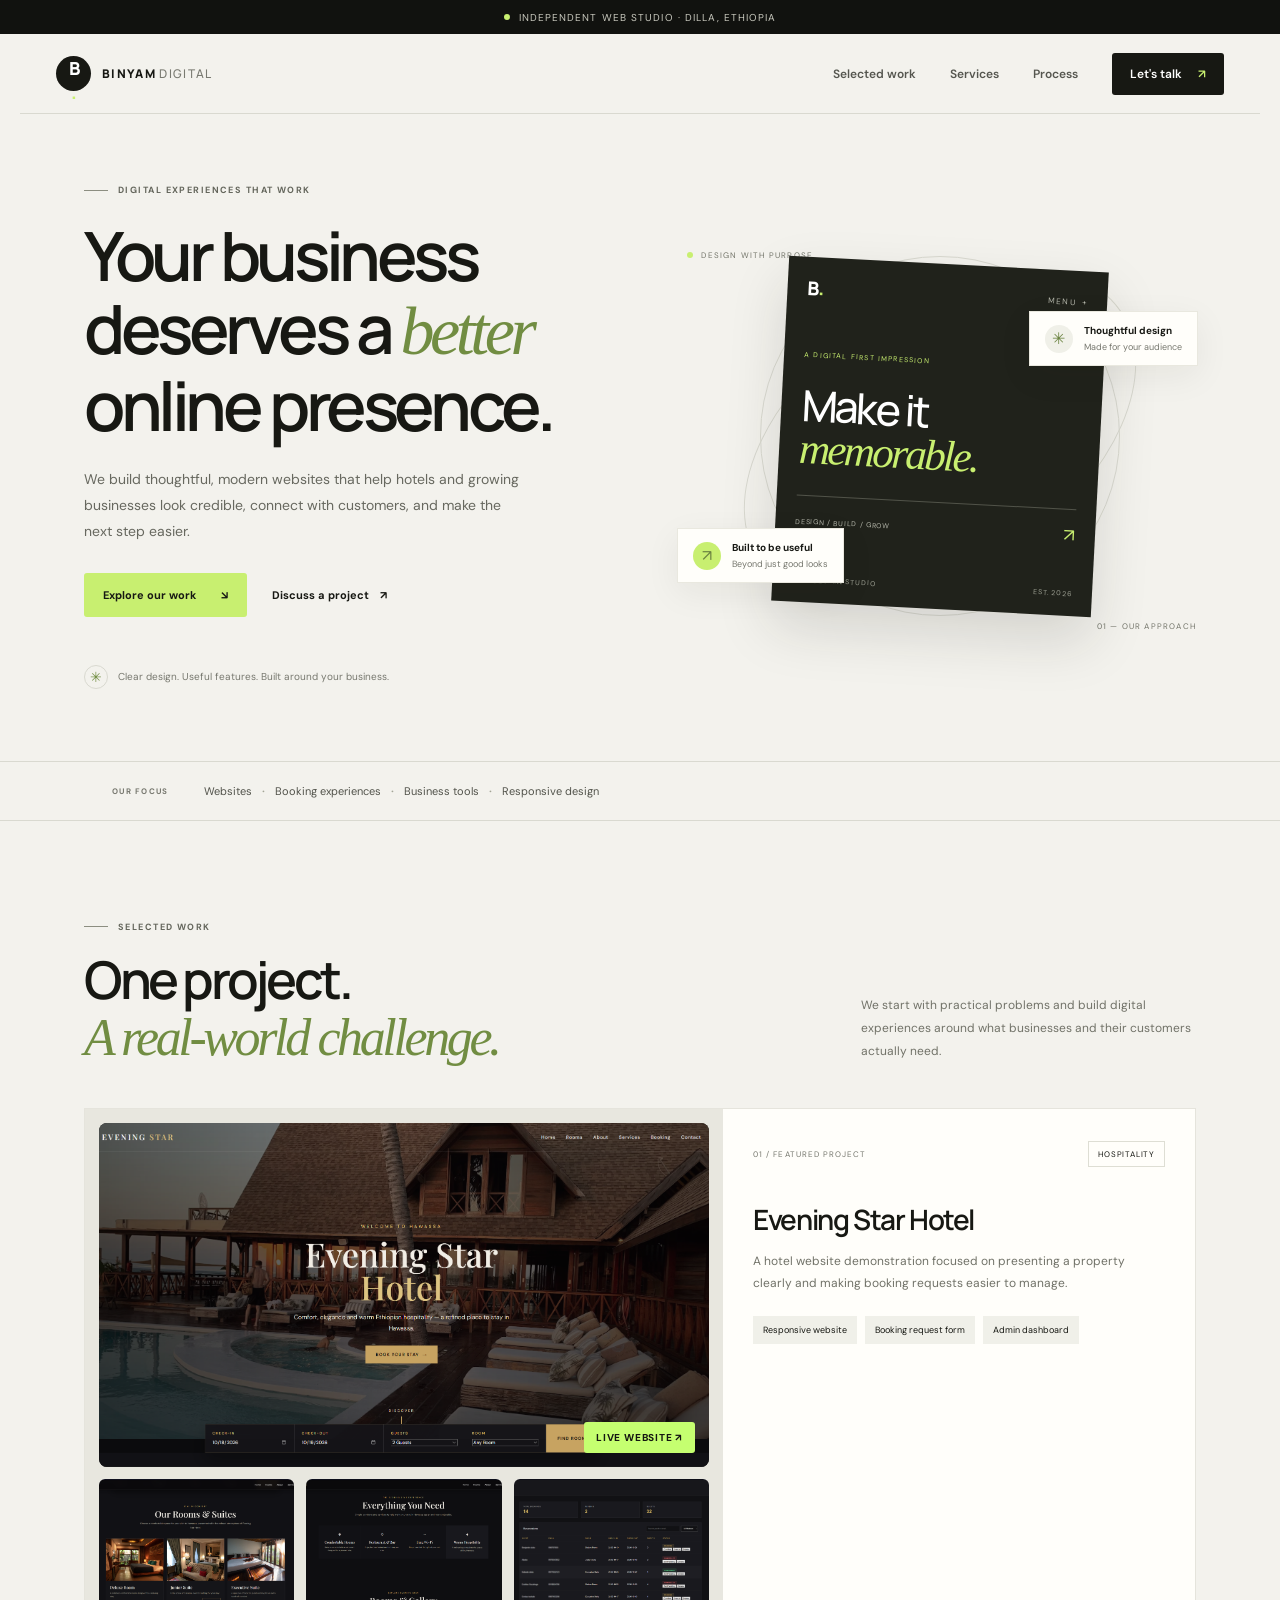
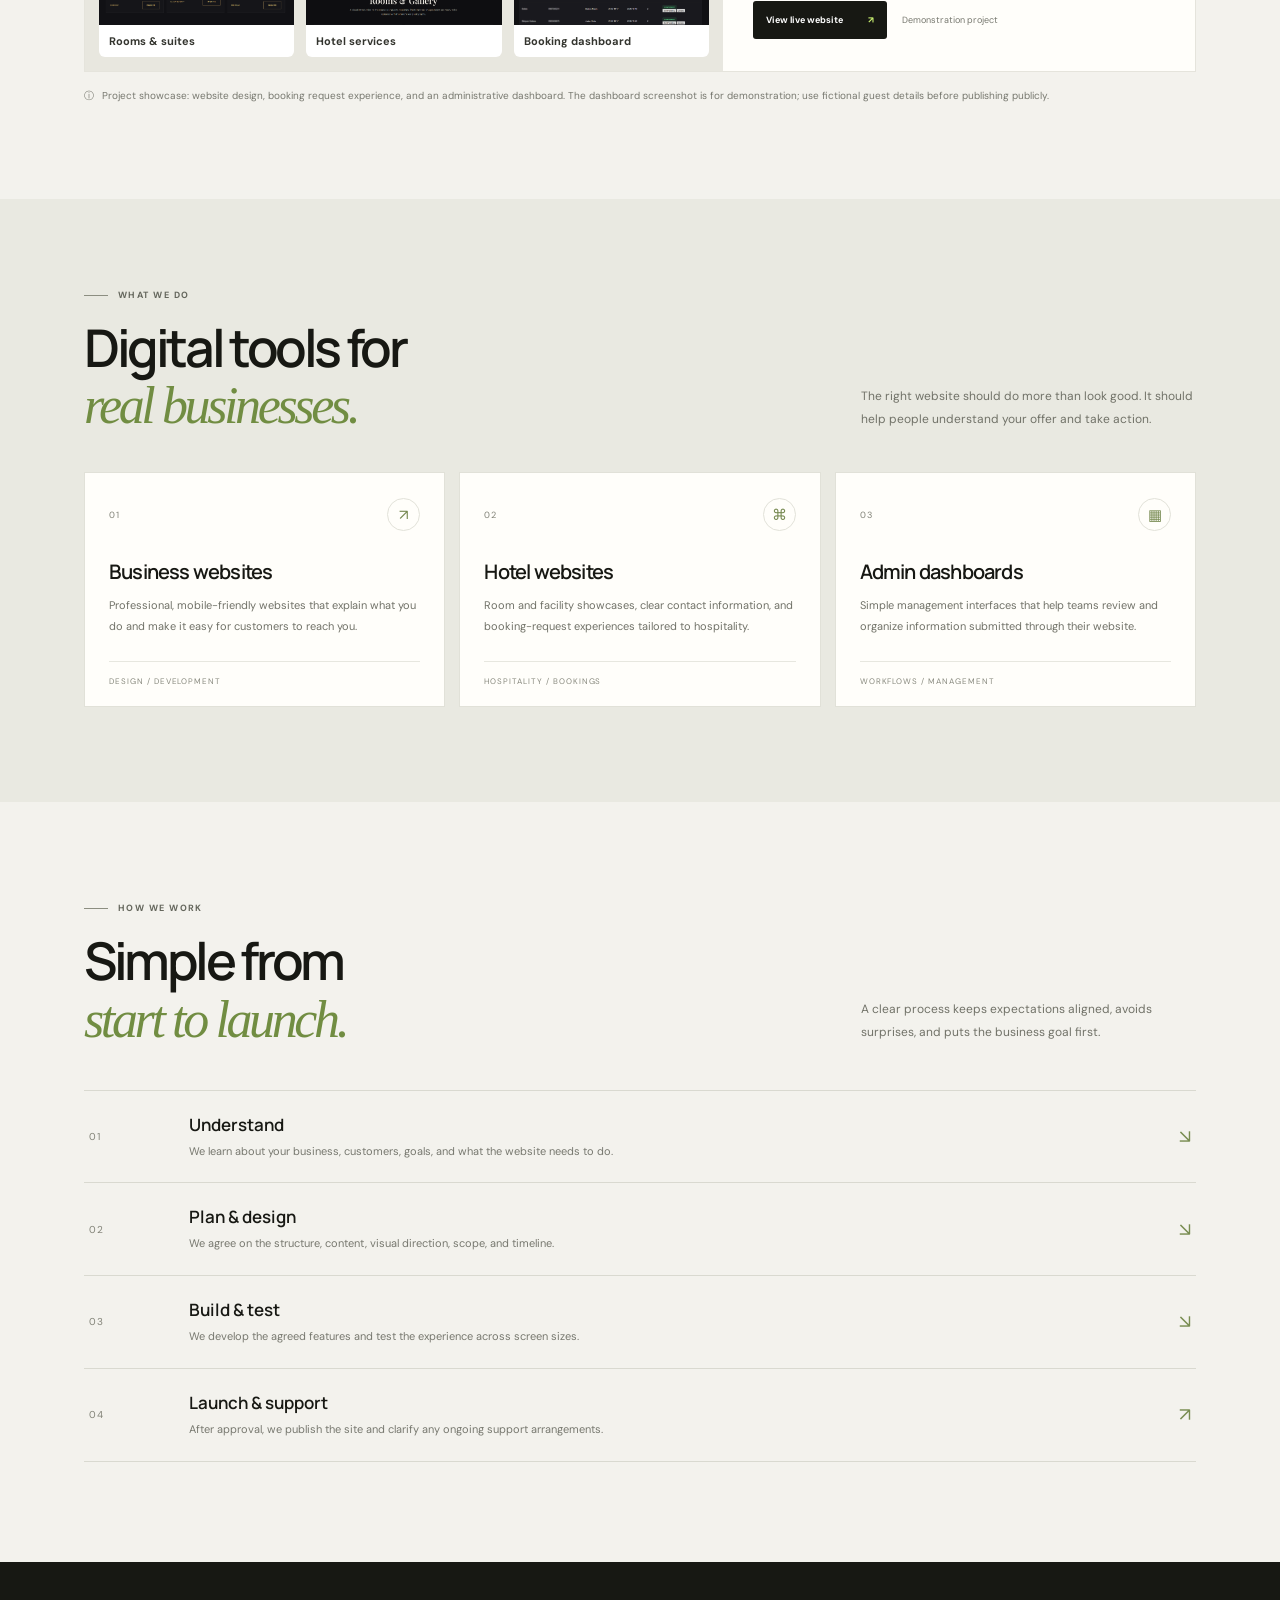
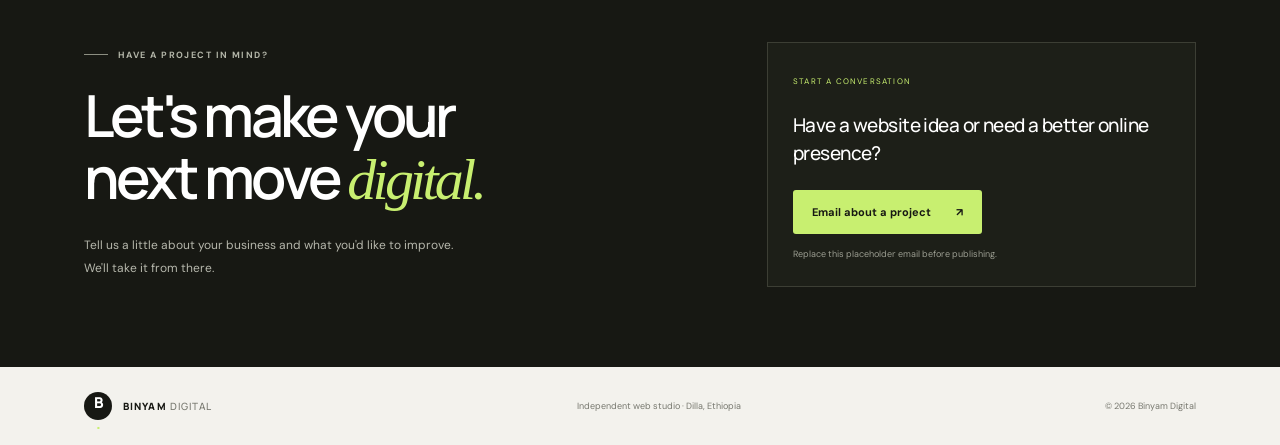
==== index.html @ f1090afe "Add files via upload" ====
<!doctype html>
<html lang="en">

<head>
  <meta charset="utf-8">
  <meta name="viewport" content="width=device-width, initial-scale=1">
  <meta name="theme-color" content="#11120f">
  <title>Binyam Digital — Websites built for business</title>
  <meta name="description"
    content="Modern, responsive websites and booking experiences for hotels and growing businesses.">
  <link rel="preconnect" href="https://fonts.googleapis.com">
  <link rel="preconnect" href="https://fonts.gstatic.com" crossorigin>
  <link
    href="https://fonts.googleapis.com/css2?family=DM+Sans:wght@400;500;600;700&family=Manrope:wght@400;500;600;700;800&display=swap"
    rel="stylesheet">
  <link rel="stylesheet" href="style.css">
</head>

<body>
  <div class="announcement"><span class="status-dot"></span> Independent web studio · Dilla, Ethiopia</div>
  <header class="site-header">
    <a class="brand" href="#home" aria-label="Binyam Digital home"><span
        class="brand-mark">B<span>.</span></span><span>BINYAM<span class="brand-light"> DIGITAL</span></span></a>
    <button class="menu-toggle" aria-label="Toggle navigation" aria-expanded="false">☰</button>
    <nav class="nav-links" aria-label="Main navigation">
      <a href="#work">Selected work</a><a href="#services">Services</a><a href="#process">Process</a>
      <a class="nav-cta" href="#contact">Let's talk <span>↗</span></a>
    </nav>
  </header>

  <main>
    <section class="hero section-wrap" id="home">
      <div class="hero-copy">
        <p class="eyebrow"><span class="eyebrow-line"></span> DIGITAL EXPERIENCES THAT WORK</p>
        <h1>Your business<br>deserves a <span>better</span><br>online presence.</h1>
        <p class="hero-description">We build thoughtful, modern websites that help hotels and growing businesses look
          credible, connect with customers, and make the next step easier.</p>
        <div class="hero-actions"><a class="button button-light" href="#work">Explore our work <span>↘</span></a><a
            class="text-link" href="#contact">Discuss a project <span>↗</span></a></div>
        <div class="hero-note"><span class="note-icon">✳</span><span>Clear design. Useful features. Built around your
            business.</span></div>
      </div>
      <div class="hero-art" aria-label="Abstract website design preview">
        <div class="art-orbit orbit-one"></div>
        <div class="art-orbit orbit-two"></div>
        <div class="art-label label-top"><span class="status-dot"></span> DESIGN WITH PURPOSE</div>
        <div class="art-card">
          <div class="art-card-top"><span class="mini-brand">B<span>.</span></span><span class="mini-menu">MENU&nbsp;
              +</span></div>
          <div class="art-card-content">
            <p class="mini-eyebrow">A DIGITAL FIRST IMPRESSION</p>
            <div class="mini-title">Make it<br><em>memorable.</em></div>
            <div class="mini-rule"></div>
            <div class="mini-bottom"><span>DESIGN / BUILD / GROW</span><span>↗</span></div>
          </div>
          <div class="art-card-footer"><span>WEB DESIGN STUDIO</span><span>EST. 2026</span></div>
        </div>
        <div class="floating-chip chip-one"><span class="chip-symbol">✳</span><span><strong>Thoughtful
              design</strong><small>Made for your audience</small></span></div>
        <div class="floating-chip chip-two"><span class="chip-symbol chip-green">↗</span><span><strong>Built to be
              useful</strong><small>Beyond just good looks</small></span></div>
        <div class="art-caption">01 — OUR APPROACH</div>
      </div>
    </section>

    <section class="trust-strip">
      <div class="trust-inner"><span>OUR FOCUS</span>
        <p>Websites <b>·</b> Booking experiences <b>·</b> Business tools <b>·</b> Responsive design</p>
      </div>
    </section>

    <section class="work-section section-wrap" id="work">
      <div class="section-heading">
        <div>
          <p class="eyebrow"><span class="eyebrow-line"></span> SELECTED WORK</p>
          <h2>One project.<br><span>A real-world challenge.</span></h2>
        </div>
        <p class="section-intro">We start with practical problems and build digital experiences around what businesses
          and their customers actually need.</p>
      </div>
      <article class="project-card">
        <div class="project-visual project-visual-real">
          <a class="project-main-image" href="https://binyamgelana88-crypto.github.io/evening-star-hotel/"
            target="_blank" rel="noopener noreferrer" aria-label="Open the live Evening Star Hotel website">
            <img src="images/hotel-homepage.png"
              alt="Evening Star Hotel website homepage with its poolside hero and booking form" loading="lazy">
            <span class="image-open-label">LIVE WEBSITE ↗</span>
          </a>
          <div class="project-gallery" aria-label="More screenshots from the hotel website">
            <figure><img src="images/hotel-rooms.png" alt="Evening Star Hotel rooms and suites section" loading="lazy">
              <figcaption>Rooms & suites</figcaption>
            </figure>
            <figure><img src="images/hotel-services.png" alt="Evening Star Hotel services section" loading="lazy">
              <figcaption>Hotel services</figcaption>
            </figure>
            <figure><img src="images/hotel-dashboard.png"
                alt="Demo booking management dashboard; guest details should be fictional before public launch"
                loading="lazy">
              <figcaption>Booking dashboard</figcaption>
            </figure>
          </div>
        </div>
        <div class="project-details">
          <div class="project-meta"><span class="project-number">01 / FEATURED PROJECT</span><span
              class="project-tag">HOSPITALITY</span></div>
          <h3>Evening Star Hotel</h3>
          <p>A hotel website demonstration focused on presenting a property clearly and making booking requests easier
            to manage.</p>
          <div class="feature-list"><span>Responsive website</span><span>Booking request form</span><span>Admin
              dashboard</span></div>
          <div class="project-actions"><a class="button button-dark"
              href="https://binyamgelana88-crypto.github.io/evening-star-hotel/" target="_blank"
              rel="noopener noreferrer">View live website <span>↗</span></a><span class="demo-note">Demonstration
              project</span></div>
        </div>
      </article>
      <p class="honesty-note"><span>ⓘ</span> Project showcase: website design, booking request experience, and an
        administrative dashboard. The dashboard screenshot is for demonstration; use fictional guest details before
        publishing publicly.</p>
    </section>

    <section class="services-section" id="services">
      <div class="section-wrap">
        <div class="section-heading">
          <div>
            <p class="eyebrow"><span class="eyebrow-line"></span> WHAT WE DO</p>
            <h2>Digital tools for<br><span>real businesses.</span></h2>
          </div>
          <p class="section-intro">The right website should do more than look good. It should help people understand
            your offer and take action.</p>
        </div>
        <div class="service-grid">
          <article class="service-card">
            <div class="service-top"><span class="service-index">01</span><span class="service-icon">↗</span></div>
            <h3>Business websites</h3>
            <p>Professional, mobile-friendly websites that explain what you do and make it easy for customers to reach
              you.</p>
            <div class="service-bottom">DESIGN / DEVELOPMENT</div>
          </article>
          <article class="service-card">
            <div class="service-top"><span class="service-index">02</span><span class="service-icon">⌘</span></div>
            <h3>Hotel websites</h3>
            <p>Room and facility showcases, clear contact information, and booking-request experiences tailored to
              hospitality.</p>
            <div class="service-bottom">HOSPITALITY / BOOKINGS</div>
          </article>
          <article class="service-card">
            <div class="service-top"><span class="service-index">03</span><span class="service-icon">▦</span></div>
            <h3>Admin dashboards</h3>
            <p>Simple management interfaces that help teams review and organize information submitted through their
              website.</p>
            <div class="service-bottom">WORKFLOWS / MANAGEMENT</div>
          </article>
        </div>
      </div>
    </section>

    <section class="process-section section-wrap" id="process">
      <div class="section-heading">
        <div>
          <p class="eyebrow"><span class="eyebrow-line"></span> HOW WE WORK</p>
          <h2>Simple from<br><span>start to launch.</span></h2>
        </div>
        <p class="section-intro">A clear process keeps expectations aligned, avoids surprises, and puts the business
          goal first.</p>
      </div>
      <div class="process-list">
        <article><span>01</span>
          <div>
            <h3>Understand</h3>
            <p>We learn about your business, customers, goals, and what the website needs to do.</p>
          </div><span class="process-arrow">↘</span>
        </article>
        <article><span>02</span>
          <div>
            <h3>Plan & design</h3>
            <p>We agree on the structure, content, visual direction, scope, and timeline.</p>
          </div><span class="process-arrow">↘</span>
        </article>
        <article><span>03</span>
          <div>
            <h3>Build & test</h3>
            <p>We develop the agreed features and test the experience across screen sizes.</p>
          </div><span class="process-arrow">↘</span>
        </article>
        <article><span>04</span>
          <div>
            <h3>Launch & support</h3>
            <p>After approval, we publish the site and clarify any ongoing support arrangements.</p>
          </div><span class="process-arrow">↗</span>
        </article>
      </div>
    </section>

    <section class="contact-section" id="contact">
      <div class="section-wrap contact-inner">
        <div>
          <p class="eyebrow"><span class="eyebrow-line"></span> HAVE A PROJECT IN MIND?</p>
          <h2>Let's make your<br>next move <span>digital.</span></h2>
          <p class="contact-copy">Tell us a little about your business and what you'd like to improve. We'll take it
            from there.</p>
        </div>
        <div class="contact-card"><span class="contact-card-label">START A CONVERSATION</span>
          <p>Have a website idea or need a better online presence?</p><a class="button button-light"
            href="mailto:hello@binyamdigital.example?subject=Website%20project%20inquiry">Email about a project
            <span>↗</span></a><small>Replace this placeholder email before publishing.</small>
        </div>
      </div>
    </section>
  </main>
  <footer class="site-footer"><a class="brand footer-brand" href="#home"><span
        class="brand-mark">B<span>.</span></span><span>BINYAM<span class="brand-light">
          DIGITAL</span></span></a><span>Independent web studio · Dilla, Ethiopia</span><span>© <span
        id="year">2026</span> Binyam Digital</span></footer>
  <script src="script.js"></script>
</body>

</html>
---- style.css ----
*{box-sizing:border-box} :root{--ink:#171813;--paper:#f3f2ed;--muted:#77786f;--line:#d9d9d0;--lime:#c8ef70;--white:#fffefa;--dark:#11120f}html{scroll-behavior:smooth;scroll-padding-top:90px}body{margin:0;background:var(--paper);color:var(--ink);font-family:"DM Sans",sans-serif;-webkit-font-smoothing:antialiased}a{color:inherit;text-decoration:none}.announcement{height:34px;background:var(--dark);color:#c9c9be;display:flex;justify-content:center;align-items:center;gap:9px;font-size:10px;letter-spacing:.11em;text-transform:uppercase}.status-dot{width:6px;height:6px;background:var(--lime);border-radius:50%;display:inline-block}.site-header{height:80px;max-width:1240px;margin:auto;padding:0 36px;display:flex;align-items:center;justify-content:space-between;border-bottom:1px solid var(--line)}.brand{display:flex;align-items:center;gap:11px;font-family:Manrope,sans-serif;font-size:12px;font-weight:800;letter-spacing:.11em}.brand-mark{width:35px;height:35px;background:var(--ink);color:white;display:grid;place-items:center;border-radius:50%;font-size:18px;letter-spacing:-.1em}.brand-mark span,.mini-brand span{color:var(--lime)}.brand-light{font-weight:500;color:#797a71}.nav-links{display:flex;align-items:center;gap:34px;font-size:12px;font-weight:600}.nav-links>a:not(.nav-cta){color:#55564f}.nav-links>a:hover,.text-link:hover{color:#638b20}.nav-cta{background:var(--ink);color:white;padding:13px 18px;border-radius:3px}.nav-cta span{color:var(--lime);margin-left:13px}.menu-toggle{display:none;border:0;background:none;font-size:24px}.section-wrap{max-width:1168px;margin:0 auto;padding-left:28px;padding-right:28px}.hero{min-height:590px;display:grid;grid-template-columns:1.05fr .95fr;align-items:center;gap:35px;padding-top:70px;padding-bottom:72px}.eyebrow{display:flex;align-items:center;gap:10px;font-size:9px;letter-spacing:.16em;font-weight:700;color:#64665c;margin:0 0 23px}.eyebrow-line{width:24px;height:1px;background:#8c8e81}.hero h1,.section-heading h2,.contact-inner h2{font-family:Manrope,sans-serif;font-size:clamp(42px,5.4vw,68px);line-height:1.08;letter-spacing:-.065em;margin:0;font-weight:600}.hero h1 span,.section-heading h2 span,.contact-inner h2 span{font-family:Georgia,serif;font-weight:400;font-style:italic;color:#718d42}.hero-description{max-width:445px;font-size:14px;line-height:1.85;color:#67685f;margin:25px 0 28px}.hero-actions{display:flex;align-items:center;gap:25px}.button{display:inline-flex;align-items:center;justify-content:center;gap:25px;padding:15px 19px;font-size:11px;font-weight:700;border-radius:3px;transition:transform .2s,background .2s}.button:hover{transform:translateY(-2px)}.button-light{background:var(--lime);color:var(--ink)}.button-light:hover{background:#b7df60}.button-dark{background:var(--ink);color:white}.button-dark span{color:var(--lime)}.text-link{font-size:11px;font-weight:700}.text-link span{margin-left:8px}.hero-note{display:flex;align-items:center;gap:10px;color:#77786f;font-size:10px;margin-top:48px}.note-icon{display:grid;place-items:center;width:24px;height:24px;border:1px solid var(--line);border-radius:50%;color:#718d42;font-size:14px}.hero-art{height:420px;position:relative;display:flex;align-items:center;justify-content:center}.art-orbit{position:absolute;border:1px solid #d9d9d0;border-radius:50%;width:360px;height:360px}.orbit-two{width:440px;height:270px;transform:rotate(-35deg)}.art-card{z-index:1;width:min(320px,75%);height:345px;background:#20221b;color:white;box-shadow:0 25px 55px #22251c25;transform:rotate(3deg);padding:18px 20px;display:flex;flex-direction:column;justify-content:space-between}.art-card-top,.mini-bottom,.art-card-footer{display:flex;align-items:center;justify-content:space-between}.mini-brand{font:800 19px Manrope}.mini-menu{font-size:8px;letter-spacing:.14em;color:#b4b6aa}.mini-eyebrow{font-size:7px;letter-spacing:.17em;color:#c8ef70}.mini-title{font:500 43px/.98 Manrope;letter-spacing:-.06em;margin:25px 0}.mini-title em{font-family:Georgia,serif;color:#c8ef70;font-weight:400}.mini-rule{height:1px;background:#515349;margin-bottom:13px}.mini-bottom{font-size:7px;letter-spacing:.1em;color:#b4b6aa}.mini-bottom span:last-child{font-size:18px;color:#c8ef70}.art-card-footer{font-size:7px;letter-spacing:.12em;color:#9da093}.art-label,.art-caption{position:absolute;font-size:8px;letter-spacing:.15em;color:#74766b}.art-label{top:24px;left:3px;display:flex;align-items:center;gap:8px}.art-caption{bottom:15px;right:0}.floating-chip{position:absolute;z-index:2;display:flex;align-items:center;gap:11px;background:var(--white);padding:12px 15px;box-shadow:0 10px 35px #1a1c1610;border:1px solid #e9e8df}.floating-chip strong,.floating-chip small{display:block}.floating-chip strong{font-size:10px}.floating-chip small{font-size:9px;color:#77786f;margin-top:4px}.chip-symbol{width:28px;height:28px;background:#f0f0e8;border-radius:50%;display:grid;place-items:center;color:#6b8341}.chip-green{background:var(--lime)}.chip-one{top:85px;right:-2px}.chip-two{bottom:63px;left:-7px}.trust-strip{border-top:1px solid var(--line);border-bottom:1px solid var(--line)}.trust-inner{max-width:1112px;margin:auto;padding:22px 28px;display:flex;align-items:center;gap:35px}.trust-inner>span{font-size:8px;letter-spacing:.16em;color:#77786f;font-weight:700}.trust-inner p{font-size:11px;color:#52534b;margin:0}.trust-inner b{color:#a3a596;margin:0 7px}.work-section{padding-top:100px;padding-bottom:95px}.section-heading{display:flex;justify-content:space-between;align-items:end;gap:40px;margin-bottom:42px}.section-heading .eyebrow{margin-bottom:19px}.section-heading h2{font-size:clamp(37px,4.4vw,52px)}.section-intro{max-width:335px;font-size:12px;line-height:1.9;color:#717268;margin:0 0 4px}.project-card{display:grid;grid-template-columns:1.15fr .85fr;background:var(--white);border:1px solid #e5e4dc}.project-visual{background:#e8e8df;padding:20px;display:flex;align-items:center;min-height:375px}.browser-bar{position:absolute;align-self:flex-start;margin-top:-310px;display:flex;align-items:center;gap:12px;color:#77786f;font-size:8px;letter-spacing:.04em}.browser-dots{display:flex;gap:4px}.browser-dots i{width:5px;height:5px;border-radius:50%;background:#c2c3b8}.browser-menu{margin-left:auto}.hotel-preview{width:100%;background:#fbfaf5;box-shadow:0 8px 30px #1c211518}.hotel-nav{display:flex;justify-content:space-between;align-items:center;padding:16px 14px;font-size:6px;letter-spacing:.09em;color:#55564c}.hotel-logo{font:800 10px Manrope;letter-spacing:.06em;color:#25271f}.hotel-logo small{display:block;font-size:5px;letter-spacing:.25em;margin-top:3px}.hotel-book{background:#292b22;color:#fff;padding:9px 10px;font-size:6px}.hotel-hero{display:grid;grid-template-columns:.85fr 1.15fr;min-height:230px}.hotel-copy{padding:28px 8px 20px 20px}.hotel-eyebrow{font-size:5px;letter-spacing:.12em;color:#81846f}.hotel-copy h3{font:500 clamp(22px,3vw,34px)/1.05 Manrope;letter-spacing:-.06em;margin:15px 0}.hotel-copy h3 em{font-family:Georgia,serif;font-weight:400;color:#7e8a62}.hotel-copy p{font-size:7px;line-height:1.7;color:#77786e;max-width:150px}.hotel-link{display:inline-block;margin-top:14px;font-size:6px;letter-spacing:.06em;border-bottom:1px solid #9da18c;padding-bottom:5px}.hotel-image{position:relative;overflow:hidden;background:linear-gradient(150deg,#d8dfcc,#f1d9ae 55%,#b3bca0)}.sun{position:absolute;width:55px;height:55px;border-radius:50%;background:#f7e5ad;top:30px;right:38px}.hill{position:absolute;width:140%;height:120px;border-radius:50% 50% 0 0;bottom:-60px;left:-20%}.hill-back{background:#a4ad8e;transform:rotate(-13deg);bottom:-42px}.hill-front{background:#66745a;transform:rotate(12deg);bottom:-78px}.hotel-building{position:absolute;bottom:38px;left:24%;width:47%;height:92px;background:#e5dfcb;box-shadow:inset 0 -7px #c4bda7;display:flex;justify-content:space-evenly;padding:17px 8px 0}.hotel-building:before{content:"";position:absolute;top:-16px;left:-7px;width:calc(100% + 14px);height:20px;background:#5e6652;clip-path:polygon(8% 0,92% 0,100% 100%,0 100%)}.hotel-building i{width:10px;height:22px;background:#77836f;border:2px solid #f2ead6}.hotel-building b{position:absolute;bottom:0;left:42%;width:17px;height:39px;background:#8b8d75}.image-stamp{position:absolute;right:10px;bottom:9px;color:white;font-size:6px;line-height:1.5;letter-spacing:.1em;text-align:right}.hotel-bottom{display:flex;justify-content:space-between;padding:12px 14px;font-size:5px;letter-spacing:.12em;color:#77786e;border-top:1px solid #e9e8df}.project-details{padding:32px 30px;display:flex;flex-direction:column;align-items:flex-start}.project-meta{width:100%;display:flex;justify-content:space-between;align-items:center}.project-number{font-size:8px;letter-spacing:.13em;color:#77786f}.project-tag{font-size:8px;letter-spacing:.1em;border:1px solid #deded4;padding:7px 9px}.project-details h3{font:600 28px Manrope;letter-spacing:-.05em;margin:33px 0 12px}.project-details>p{font-size:12px;line-height:1.85;color:#717268;margin:0 0 21px}.feature-list{display:flex;flex-wrap:wrap;gap:8px;margin-bottom:28px}.feature-list span{font-size:9px;background:#f0f0e9;padding:8px 10px}.project-actions{margin-top:auto;display:flex;align-items:center;flex-wrap:wrap;gap:15px}.project-actions .button{padding:13px;font-size:9px}.demo-note{font-size:9px;color:#77786f}.honesty-note{font-size:10px;color:#77786f;line-height:1.7;margin:15px 0 0}.honesty-note span{margin-right:5px}.services-section{background:#e9e9e1;padding:90px 0 95px}.services-section .section-heading{margin-bottom:38px}.service-grid{display:grid;grid-template-columns:repeat(3,1fr);gap:14px}.service-card{background:var(--white);padding:25px 24px 20px;min-height:235px;display:flex;flex-direction:column;border:1px solid #e1e1d8}.service-top{display:flex;justify-content:space-between;align-items:center}.service-index{font-size:9px;letter-spacing:.12em;color:#818277}.service-icon{width:33px;height:33px;border:1px solid #e2e2d9;border-radius:50%;display:grid;place-items:center;font-size:15px;color:#75884f}.service-card h3{font:600 20px Manrope;letter-spacing:-.04em;margin:27px 0 10px}.service-card p{font-size:11px;line-height:1.85;color:#717268;margin:0 0 24px}.service-bottom{font-size:8px;letter-spacing:.12em;color:#88897e;border-top:1px solid #e7e7df;padding-top:14px;margin-top:auto}.process-section{padding-top:100px;padding-bottom:100px}.process-list{border-top:1px solid var(--line)}.process-list article{display:grid;grid-template-columns:80px 1fr 35px;align-items:center;gap:20px;padding:22px 5px;border-bottom:1px solid var(--line)}.process-list article>span:first-child{font-size:10px;color:#818277;letter-spacing:.1em}.process-list h3{font:600 17px Manrope;margin:0 0 6px}.process-list p{font-size:11px;line-height:1.7;color:#77786f;margin:0}.process-arrow{font-size:19px;color:#788c50;text-align:right}.contact-section{background:#171813;color:white;padding:80px 0}.contact-inner{display:grid;grid-template-columns:1fr .7fr;gap:70px;align-items:center}.contact-inner .eyebrow{color:#b3b5a8}.contact-inner h2{font-size:clamp(40px,5vw,58px)}.contact-inner h2 span{color:var(--lime)}.contact-copy{font-size:12px;line-height:1.9;color:#b6b7ac;max-width:370px;margin:22px 0 0}.contact-card{padding:25px;border:1px solid #3c3e34;background:#1d1f18}.contact-card-label{font-size:8px;letter-spacing:.15em;color:#c8ef70}.contact-card p{font:500 19px/1.5 Manrope;letter-spacing:-.03em;margin:22px 0}.contact-card small{display:block;font-size:9px;line-height:1.6;color:#9b9d91;margin-top:13px}.site-footer{max-width:1168px;margin:auto;padding:25px 28px;display:flex;align-items:center;justify-content:space-between;gap:15px;color:#77786f;font-size:9px}.footer-brand{color:var(--ink);font-size:10px}.footer-brand .brand-mark{width:28px;height:28px;font-size:15px}.footer-brand .brand-light{color:#77786f}@media(max-width:800px){.site-header{padding:0 22px}.nav-links{gap:17px}.hero{grid-template-columns:1fr .8fr;gap:10px;padding-top:55px}.hero h1{font-size:clamp(39px,6vw,56px)}.hero-art{transform:scale(.9);margin:0 -20px}.chip-one{right:-10px}.section-wrap{padding-left:22px;padding-right:22px}.project-card{grid-template-columns:1fr}.project-visual{min-height:350px}.browser-bar{margin-top:-290px}.hotel-hero{min-height:230px}.project-details{padding:27px}.contact-inner{gap:30px}.trust-inner{padding-left:22px;padding-right:22px}}@media(max-width:600px){.announcement{font-size:8px}.site-header{height:68px}.menu-toggle{display:block}.nav-links{display:none;position:absolute;top:102px;left:0;right:0;background:var(--paper);padding:20px 24px 25px;z-index:10;flex-direction:column;align-items:stretch;border-bottom:1px solid var(--line);gap:19px}.nav-links.open{display:flex}.nav-cta{text-align:center}.hero{display:flex;flex-direction:column;align-items:stretch;padding-top:50px;padding-bottom:45px}.hero h1{font-size:clamp(42px,12vw,60px)}.hero-description{font-size:13px}.hero-note{margin-top:28px}.hero-art{height:355px;margin:20px 0 0;transform:none}.art-card{height:295px;width:245px}.mini-title{font-size:37px;margin:18px 0}.art-orbit{width:290px;height:290px}.orbit-two{width:330px;height:220px}.chip-one{right:-2px;top:50px}.chip-two{left:-2px;bottom:42px}.art-label{left:0;top:2px}.art-caption{bottom:1px}.trust-inner{align-items:flex-start;flex-direction:column;gap:10px;padding-top:17px;padding-bottom:17px}.trust-inner p{line-height:1.8}.work-section,.process-section{padding-top:65px;padding-bottom:65px}.section-heading{display:block;margin-bottom:28px}.section-heading h2{font-size:40px}.section-intro{margin-top:17px}.project-visual{padding:12px;min-height:285px}.browser-bar{margin-top:-250px;font-size:6px}.hotel-nav{padding:10px 8px}.hotel-nav>span:nth-child(2){display:none}.hotel-hero{min-height:195px;grid-template-columns:.9fr 1.1fr}.hotel-copy{padding:22px 5px 15px 11px}.hotel-copy h3{font-size:25px}.hotel-copy p{font-size:6px}.hotel-building{transform:scale(.85);transform-origin:bottom left;left:17%}.project-details{padding:23px 18px}.project-details h3{margin-top:25px}.project-actions{align-items:flex-start;flex-direction:column}.services-section{padding:65px 0}.service-grid{grid-template-columns:1fr;gap:10px}.service-card{min-height:205px;padding:22px}.service-card h3{margin-top:20px}.process-list article{grid-template-columns:34px 1fr 20px;gap:12px;padding:19px 0}.process-list h3{font-size:15px}.process-list p{font-size:10px}.contact-section{padding:62px 0}.contact-inner{grid-template-columns:1fr;gap:30px}.contact-inner h2{font-size:44px}.contact-card{padding:22px}.site-footer{padding:22px;flex-wrap:wrap}.site-footer>span:nth-child(2){order:3;width:100%}}

/* Real project screenshots */
.project-visual-real { display: block; padding: 14px; background: #e8e7df; }
.project-main-image { display: block; position: relative; overflow: hidden; border-radius: 8px; background: #171714; }
.project-main-image img { display: block; width: 100%; height: auto; aspect-ratio: 16 / 9; object-fit: cover; object-position: top center; transition: transform .45s ease; }
.project-main-image:hover img { transform: scale(1.015); }
.image-open-label { position: absolute; right: 14px; bottom: 14px; padding: 9px 12px; border-radius: 3px; background: #c5ff70; color: #151711; font-size: 10px; font-weight: 800; letter-spacing: .08em; }
.project-gallery { display: grid; grid-template-columns: repeat(3, minmax(0, 1fr)); gap: 12px; margin-top: 12px; }
.project-gallery figure { min-width: 0; margin: 0; overflow: hidden; border-radius: 6px; background: #fff; }
.project-gallery img { display: block; width: 100%; aspect-ratio: 4 / 3; object-fit: cover; object-position: top center; transition: transform .35s ease; }
.project-gallery figure:hover img { transform: scale(1.04); }
.project-gallery figcaption { padding: 9px 10px; color: #34352f; font-size: 11px; font-weight: 700; }
@media (max-width: 640px) { .project-visual-real { padding: 8px; } .project-gallery { gap: 7px; } .project-gallery figcaption { padding: 7px 6px; font-size: 9px; } .image-open-label { right: 8px; bottom: 8px; padding: 7px 8px; font-size: 9px; } }
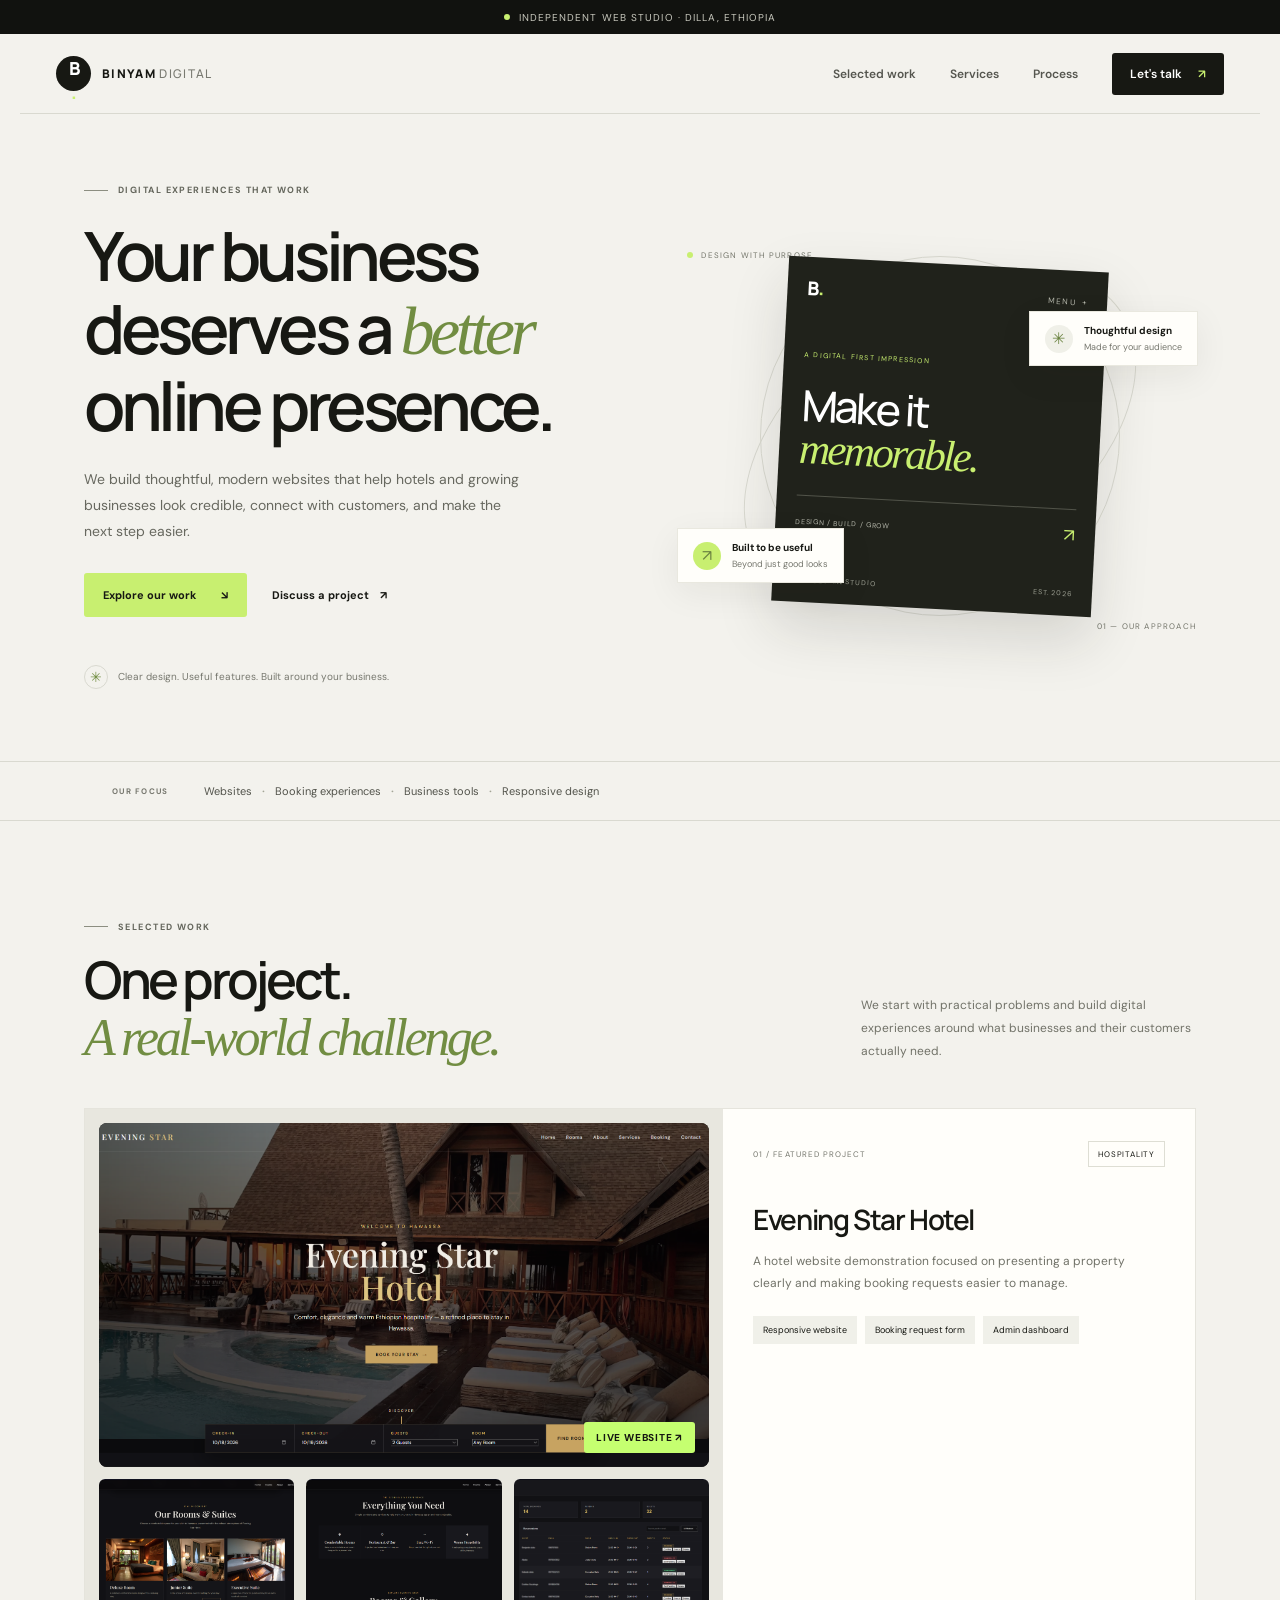
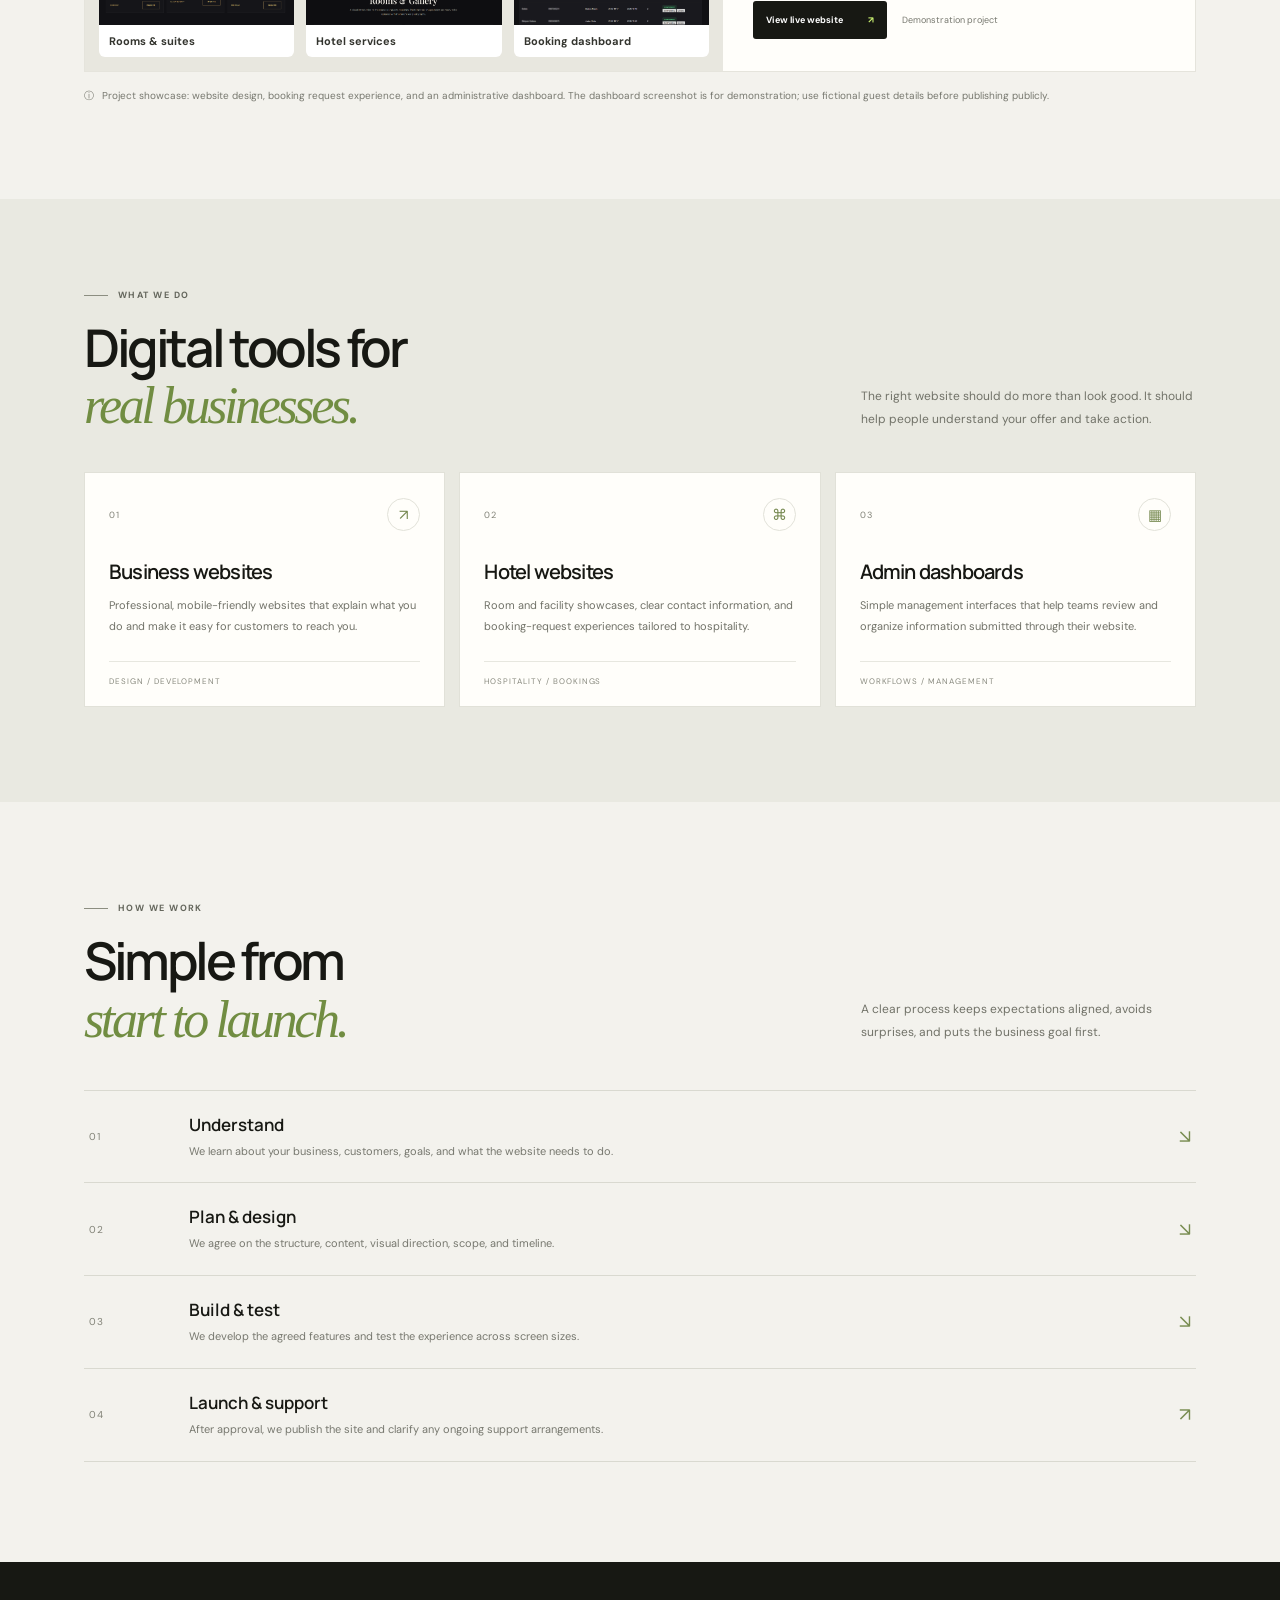
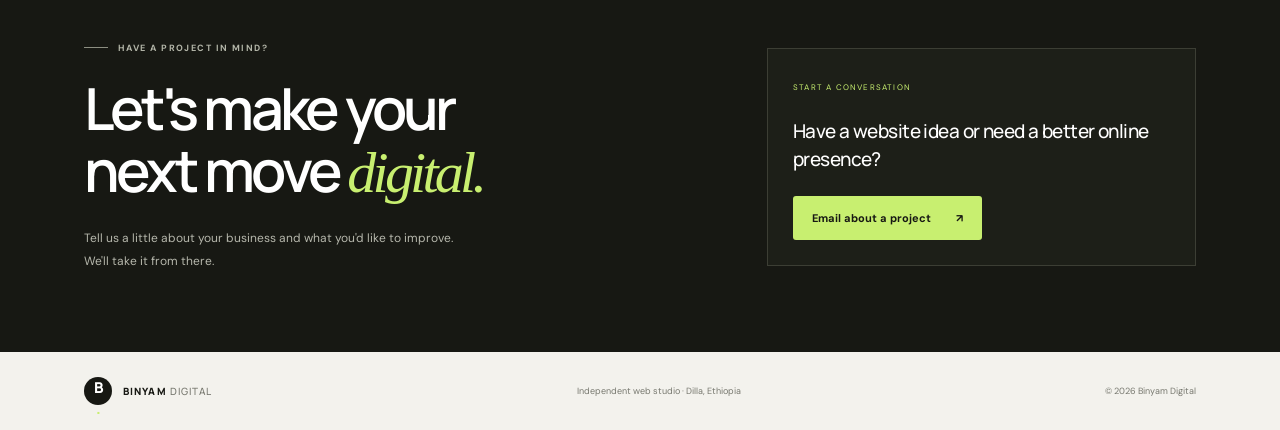
==== commit a6494675: "Update index.html" ====
--- a/index.html
+++ b/index.html
@@ -202,8 +202,8 @@
         </div>
         <div class="contact-card"><span class="contact-card-label">START A CONVERSATION</span>
           <p>Have a website idea or need a better online presence?</p><a class="button button-light"
-            href="mailto:hello@binyamdigital.example?subject=Website%20project%20inquiry">Email about a project
-            <span>↗</span></a><small>Replace this placeholder email before publishing.</small>
+            href="mailto:binyamgelana88@gmail.com?subject=Website%20project%20inquiry">Email about a project
+            <span>↗</span></a>
         </div>
       </div>
     </section>
@@ -215,4 +215,4 @@
   <script src="script.js"></script>
 </body>
 
-</html>+</html>
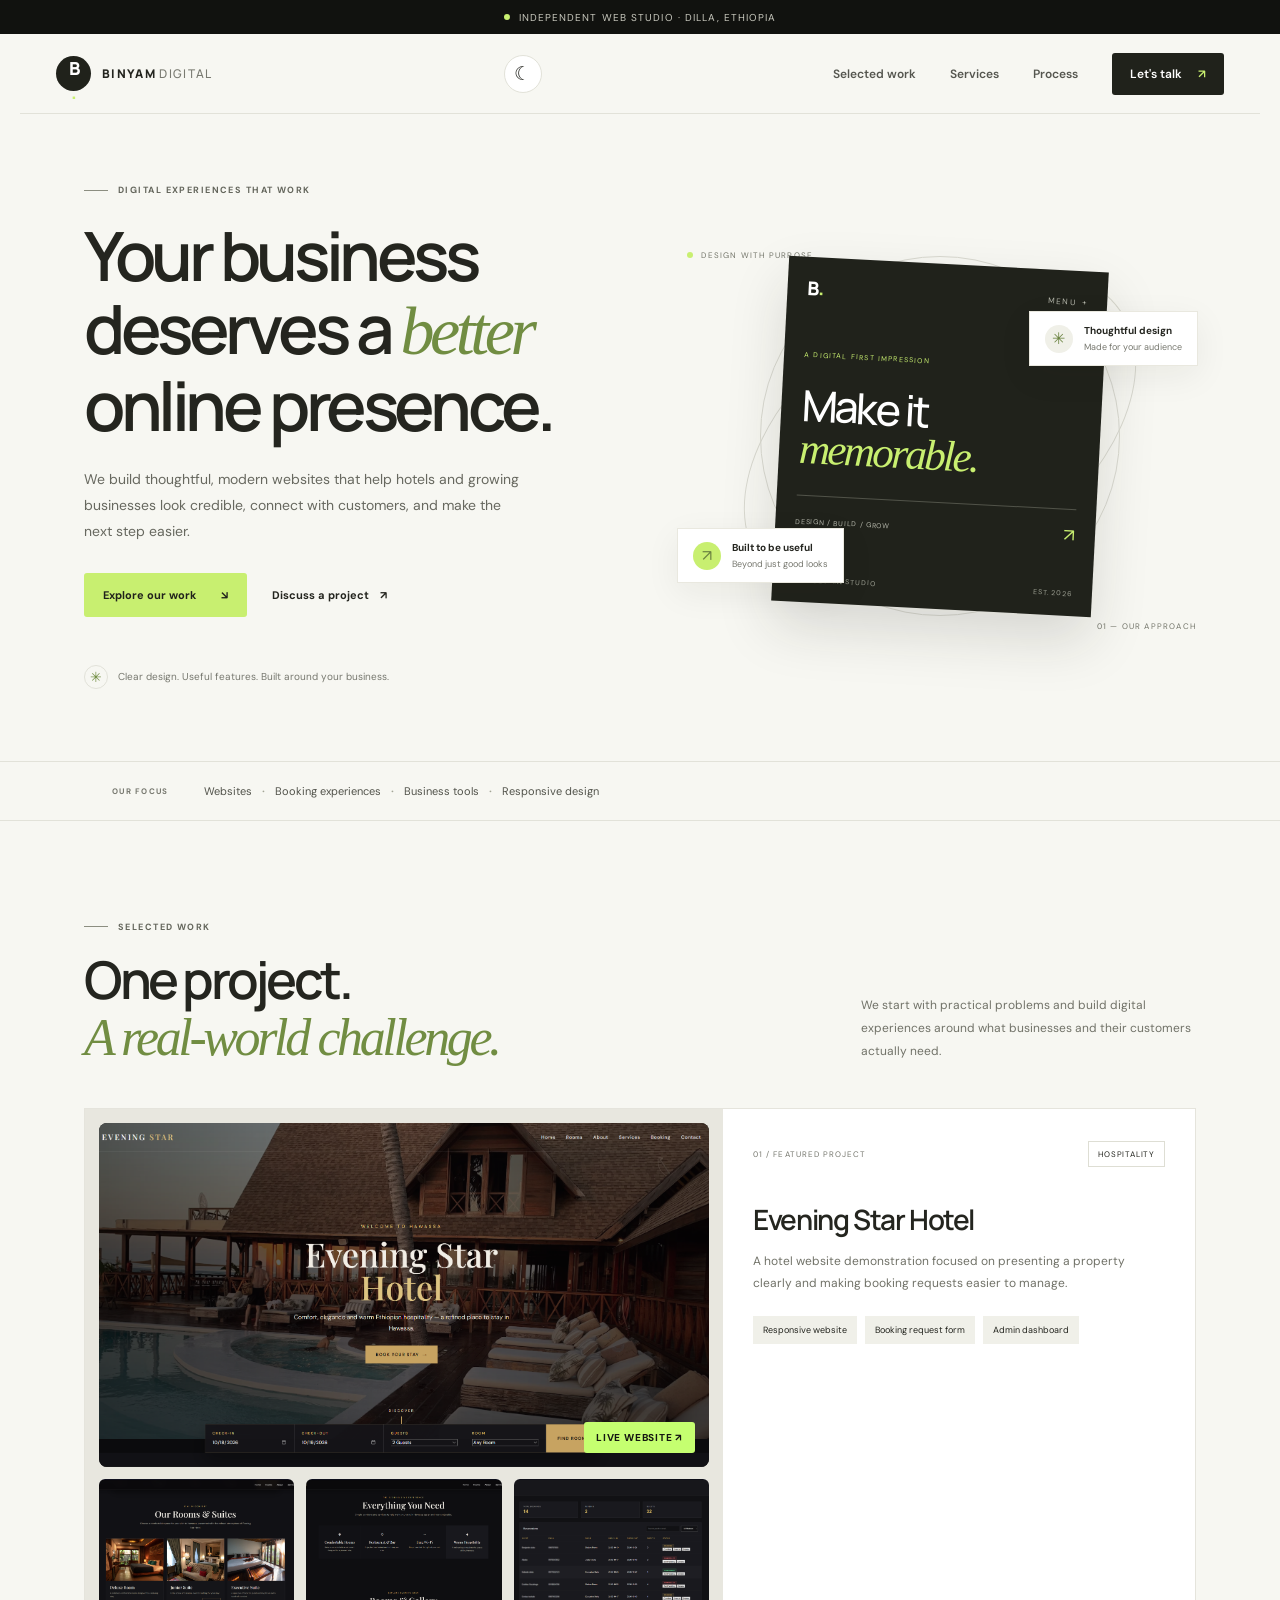
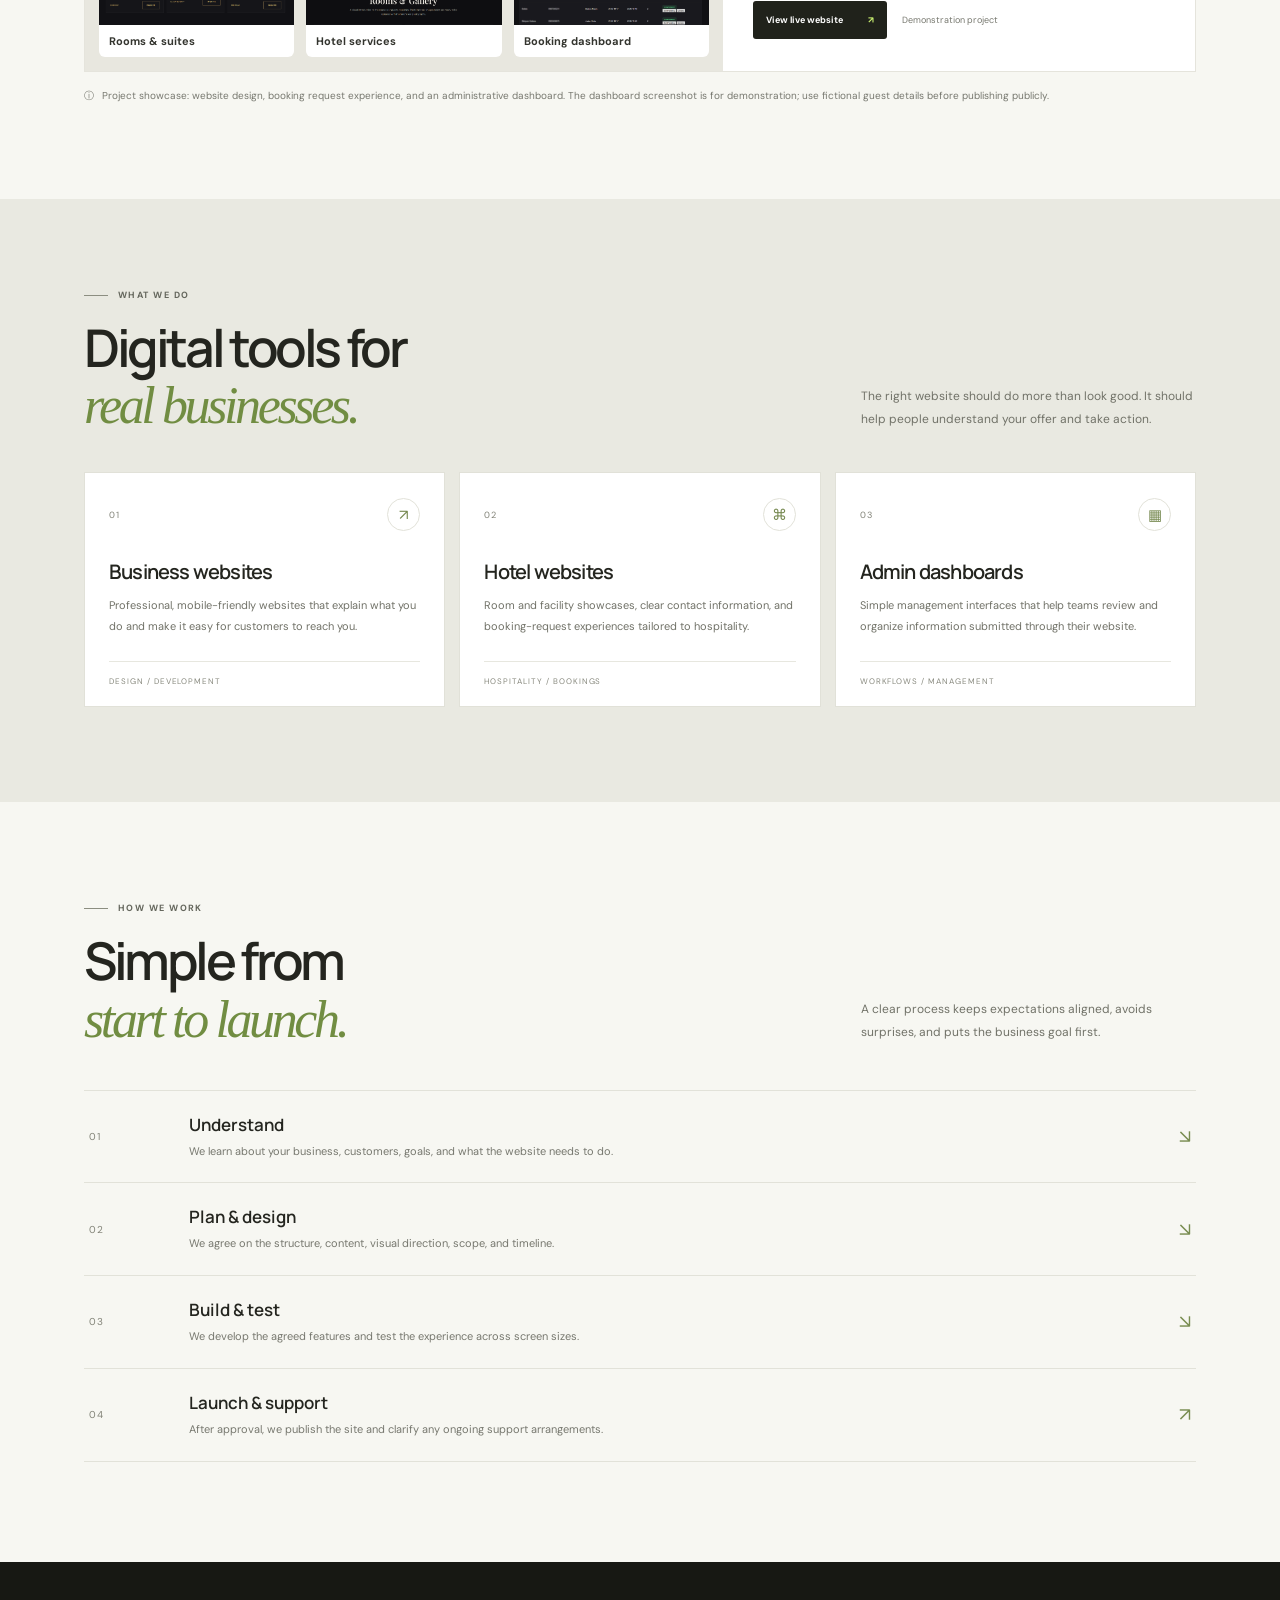
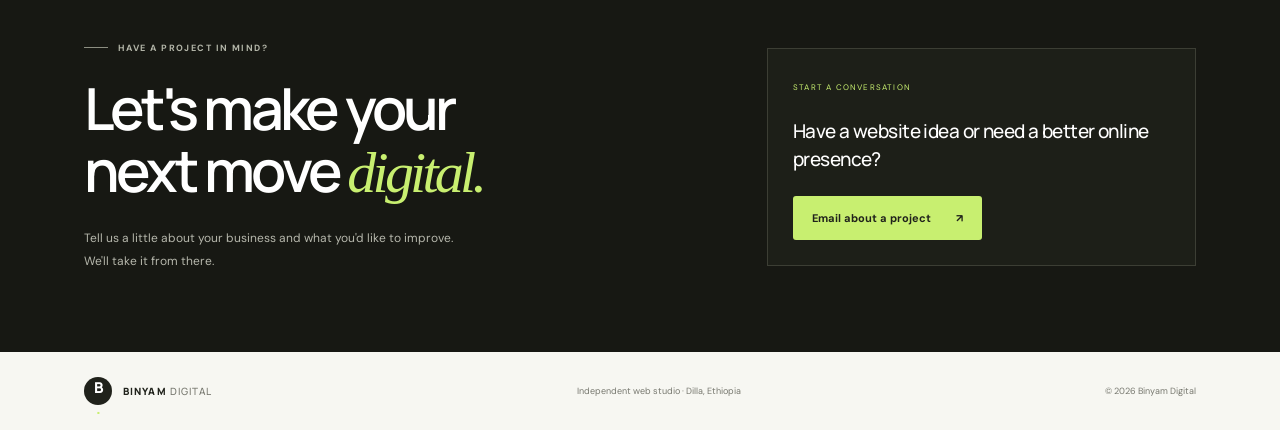
==== commit 2f770f2b: "Add files via upload" ====
--- a/index.html
+++ b/index.html
@@ -21,7 +21,7 @@
   <header class="site-header">
     <a class="brand" href="#home" aria-label="Binyam Digital home"><span
         class="brand-mark">B<span>.</span></span><span>BINYAM<span class="brand-light"> DIGITAL</span></span></a>
-    <button class="menu-toggle" aria-label="Toggle navigation" aria-expanded="false">☰</button>
+    <div class="header-controls"><button class="theme-toggle" type="button" aria-label="Switch to dark theme" title="Toggle color theme">☾</button><button class="menu-toggle" aria-label="Toggle navigation" aria-expanded="false">☰</button></div>
     <nav class="nav-links" aria-label="Main navigation">
       <a href="#work">Selected work</a><a href="#services">Services</a><a href="#process">Process</a>
       <a class="nav-cta" href="#contact">Let's talk <span>↗</span></a>
@@ -212,6 +212,13 @@
         class="brand-mark">B<span>.</span></span><span>BINYAM<span class="brand-light">
           DIGITAL</span></span></a><span>Independent web studio · Dilla, Ethiopia</span><span>© <span
         id="year">2026</span> Binyam Digital</span></footer>
+  <div class="lightbox" id="image-lightbox" aria-hidden="true" role="dialog" aria-modal="true" aria-label="Project image viewer">
+    <button class="lightbox-close" type="button" aria-label="Close image viewer">×</button>
+    <button class="lightbox-prev" type="button" aria-label="Previous image">‹</button>
+    <figure class="lightbox-figure"><img class="lightbox-image" alt=""><figcaption class="lightbox-caption"></figcaption></figure>
+    <button class="lightbox-next" type="button" aria-label="Next image">›</button>
+    <p class="lightbox-help">Use ← → to browse · Esc to close</p>
+  </div>
   <script src="script.js"></script>
 </body>
 
--- a/style.css
+++ b/style.css
@@ -12,3 +12,81 @@
 .project-gallery figure:hover img { transform: scale(1.04); }
 .project-gallery figcaption { padding: 9px 10px; color: #34352f; font-size: 11px; font-weight: 700; }
 @media (max-width: 640px) { .project-visual-real { padding: 8px; } .project-gallery { gap: 7px; } .project-gallery figcaption { padding: 7px 6px; font-size: 9px; } .image-open-label { right: 8px; bottom: 8px; padding: 7px 8px; font-size: 9px; } }
+
+
+/* Interactive polish: theme, motion, and project image viewer */
+:root { color-scheme: light; --page-bg: #f7f7f2; --surface: #fff; --text-main: #24251f; --text-muted: #717268; --line: #e2e2d9; --white: #fff; --ink: #20221b; --lime: #c8ef70; }
+body { background: var(--page-bg); color: var(--text-main); transition: background-color .35s ease, color .35s ease; }
+.site-header, .project-card, .service-card, .floating-chip, .contact-card, .project-gallery figure { transition: background-color .3s ease, border-color .3s ease, color .3s ease, box-shadow .3s ease; }
+.header-controls { display:flex; align-items:center; gap:10px; }
+.theme-toggle { display:grid; place-items:center; width:38px; height:38px; border:1px solid var(--line); border-radius:50%; background:var(--surface); color:var(--text-main); font-size:19px; cursor:pointer; transition:transform .25s ease, background .25s ease; }
+.theme-toggle:hover { transform:rotate(-12deg) scale(1.06); }
+body.dark-theme { color-scheme:dark; --page-bg:#11120f; --surface:#1b1d18; --text-main:#f1f2e9; --text-muted:#a7a99c; --line:#34362e; --white:#1b1d18; --ink:#f1f2e9; background:var(--page-bg); color:var(--text-main); }
+body.dark-theme .site-header, body.dark-theme .project-card, body.dark-theme .service-card, body.dark-theme .floating-chip { background:var(--surface); border-color:var(--line); color:var(--text-main); }
+body.dark-theme .brand, body.dark-theme .footer-brand, body.dark-theme .nav-links a, body.dark-theme .project-details h3, body.dark-theme .service-card h3, body.dark-theme .process-list h3 { color:var(--text-main); }
+body.dark-theme .brand-light, body.dark-theme .section-intro, body.dark-theme .project-details>p, body.dark-theme .service-card p, body.dark-theme .process-list p, body.dark-theme .demo-note, body.dark-theme .honesty-note { color:var(--text-muted); }
+body.dark-theme .trust-strip, body.dark-theme .process-list, body.dark-theme .process-list article { border-color:var(--line); }
+body.dark-theme .trust-inner p { color:var(--text-muted); }
+body.dark-theme .services-section { background:#171914; }
+body.dark-theme .feature-list span { background:#2b2e25; color:#e7e9dd; }
+body.dark-theme .project-visual-real { background:#25271f; }
+body.dark-theme .project-gallery figure { background:#22241e; }
+body.dark-theme .project-gallery figcaption { color:#e8e9df; }
+body.dark-theme .theme-toggle { background:#292b24; color:#f5f6ec; border-color:#414339; }
+body.dark-theme .button-dark { background:#e9f1d5; color:#1a1c15; }
+body.dark-theme .button-dark span { color:#4f6c20; }
+body.dark-theme .project-tag { border-color:var(--line); }
+body.dark-theme .contact-section { background:#080907; }
+body.dark-theme .site-footer { color:#a7a99c; }
+.project-main-image, .project-gallery figure { cursor:zoom-in; }
+.project-gallery figure { border:0; padding:0; text-align:left; }
+.project-gallery img { cursor:zoom-in; }
+.lightbox { position:fixed; inset:0; z-index:9999; display:flex; align-items:center; justify-content:center; padding:70px 70px 55px; background:rgba(7,8,6,.94); opacity:0; visibility:hidden; pointer-events:none; transition:opacity .25s ease, visibility .25s ease; }
+.lightbox.open { opacity:1; visibility:visible; pointer-events:auto; }
+.lightbox-figure { display:flex; flex-direction:column; align-items:center; gap:12px; margin:0; max-width:min(1100px,100%); max-height:100%; }
+.lightbox-image { display:block; max-width:100%; max-height:calc(100vh - 150px); width:auto; height:auto; object-fit:contain; border-radius:5px; box-shadow:0 20px 80px #0008; }
+.lightbox-caption { color:#f4f5ee; font-size:13px; text-align:center; }
+.lightbox-close, .lightbox-prev, .lightbox-next { position:absolute; display:grid; place-items:center; border:1px solid #ffffff35; border-radius:50%; color:#fff; background:#ffffff12; cursor:pointer; transition:background .2s ease, transform .2s ease; }
+.lightbox-close:hover, .lightbox-prev:hover, .lightbox-next:hover { background:#ffffff2b; transform:scale(1.06); }
+.lightbox-close { top:22px; right:24px; width:44px; height:44px; font-size:32px; line-height:1; }
+.lightbox-prev, .lightbox-next { top:50%; width:48px; height:48px; font-size:38px; transform:translateY(-50%); }
+.lightbox-prev { left:20px; } .lightbox-next { right:20px; }
+.lightbox-prev:hover, .lightbox-next:hover { transform:translateY(-50%) scale(1.06); }
+.lightbox-help { position:absolute; bottom:12px; margin:0; color:#b9bcb1; font-size:11px; }
+/* Scroll reveal and gentle ambient motion */
+.js-ready .reveal-on-scroll { opacity:0; transform:translateY(22px); transition:opacity .7s ease, transform .7s cubic-bezier(.2,.7,.2,1); }
+.js-ready .reveal-on-scroll.is-visible { opacity:1; transform:translateY(0); }
+.hero-art .art-card { animation:card-float 6s ease-in-out infinite; }
+.floating-chip { animation:chip-float 5s ease-in-out infinite; }
+.chip-two { animation-delay:-2.2s; }
+@keyframes card-float { 0%,100% { translate:0 0; } 50% { translate:0 -8px; } }
+@keyframes chip-float { 0%,100% { translate:0 0; } 50% { translate:0 -5px; } }
+.button, .nav-cta, .service-card { transition:transform .25s ease, background-color .25s ease, border-color .25s ease, box-shadow .25s ease; }
+.service-card:hover { transform:translateY(-5px); box-shadow:0 16px 36px #17191410; }
+@media (max-width:800px) { .header-controls { margin-left:auto; } .theme-toggle { width:36px;height:36px; } }
+@media (max-width:640px) { .lightbox { padding:65px 12px 55px; } .lightbox-image { max-height:calc(100vh - 155px); } .lightbox-prev { left:8px; } .lightbox-next { right:8px; } .lightbox-prev,.lightbox-next { width:38px;height:38px;font-size:30px; background:#0008; } .lightbox-close { top:12px;right:12px; } .lightbox-help { font-size:10px; } }
+@media (prefers-reduced-motion: reduce) { *,*::before,*::after { animation-duration:.01ms!important; animation-iteration-count:1!important; scroll-behavior:auto!important; transition-duration:.01ms!important; } .js-ready .reveal-on-scroll { opacity:1; transform:none; } }
+
+
+/* Dark-theme button contrast fix: keep text dark on bright lime buttons. */
+body.dark-theme .button-light,
+body.dark-theme .button-light:visited {
+  background: #c8ef70;
+  color: #151711;
+}
+body.dark-theme .button-light:hover {
+  background: #b7df60;
+  color: #151711;
+}
+body.dark-theme .nav-cta,
+body.dark-theme .nav-cta:visited {
+  background: #c8ef70;
+  color: #151711;
+}
+body.dark-theme .nav-links > a.nav-cta:hover,
+body.dark-theme .nav-cta span {
+  color: #34520b;
+}
+body.dark-theme .menu-toggle {
+  color: var(--text-main);
+}
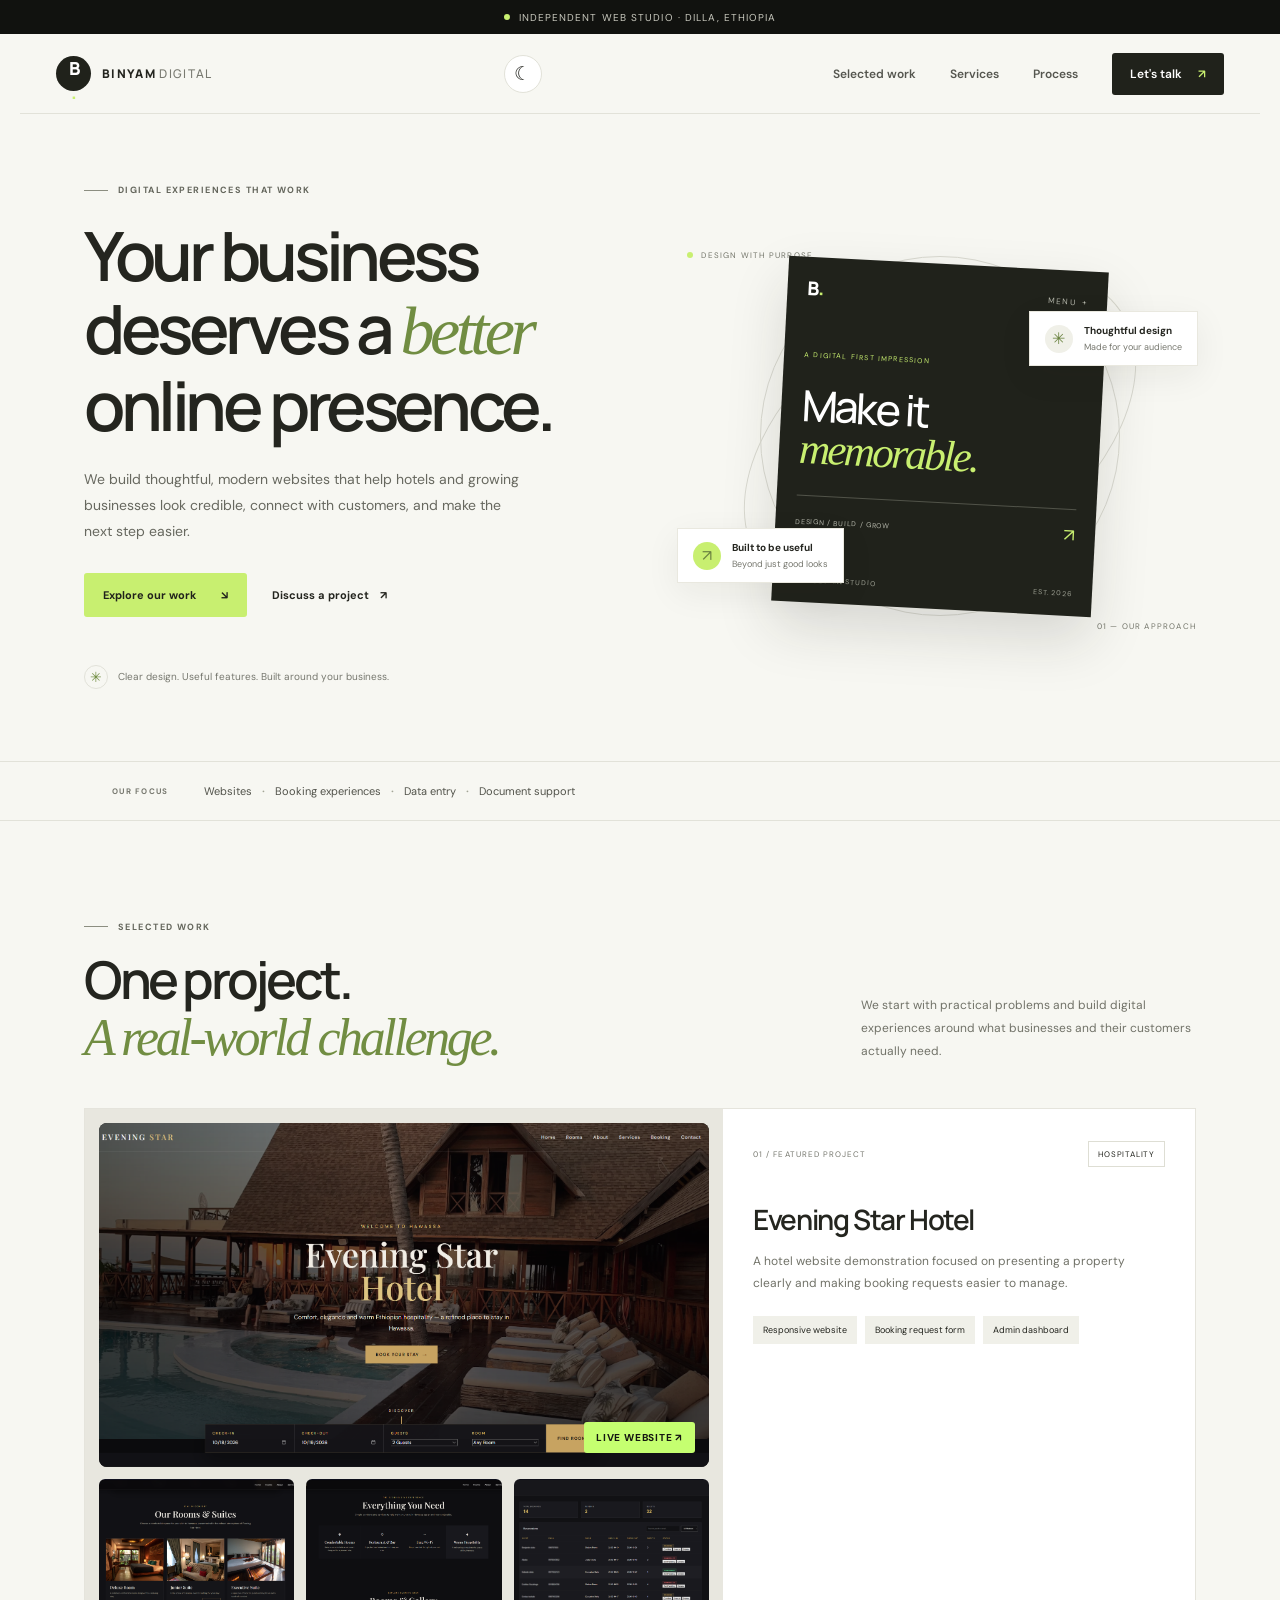
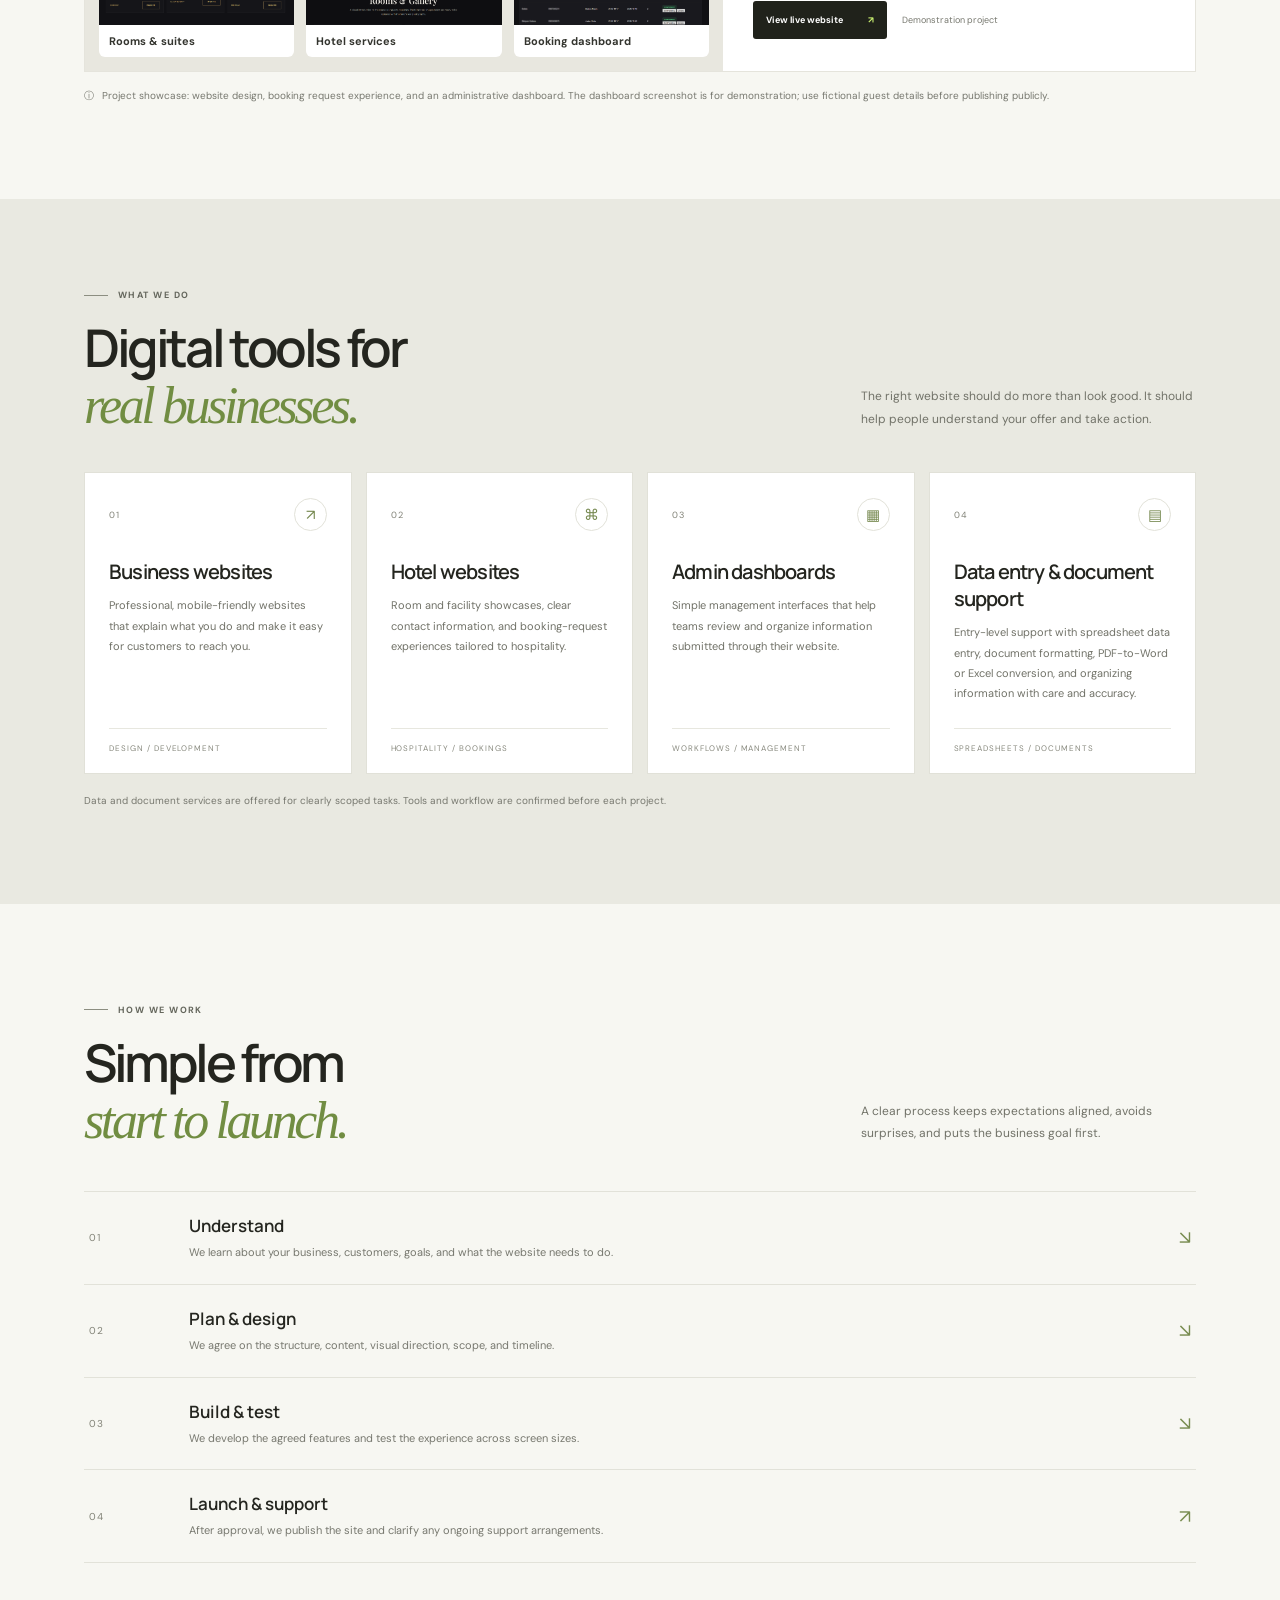
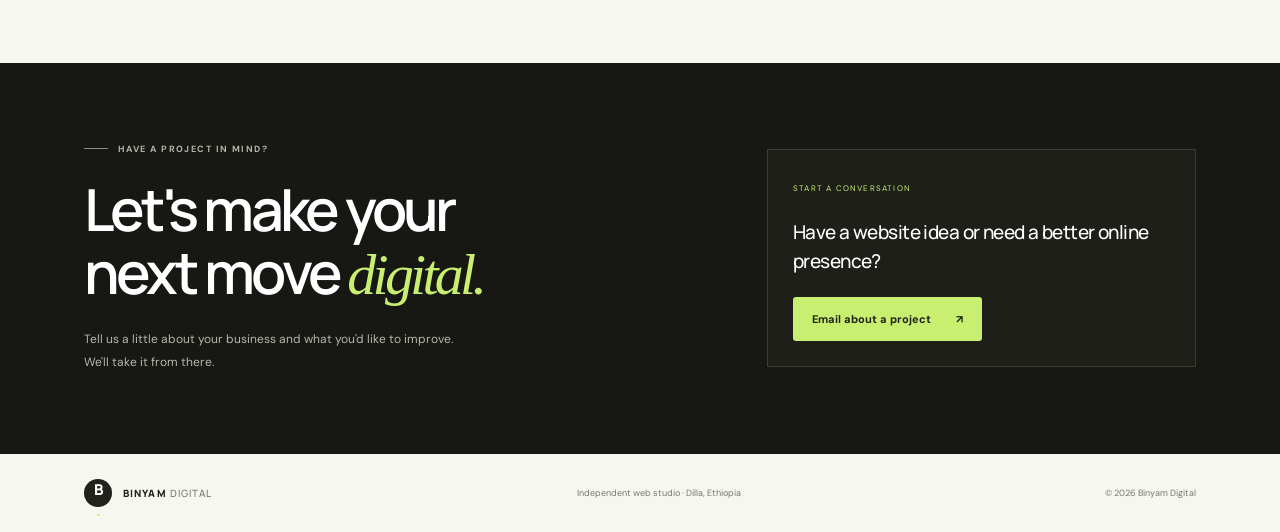
==== commit 0be9213d: "Add files via upload" ====
--- a/index.html
+++ b/index.html
@@ -7,7 +7,7 @@
   <meta name="theme-color" content="#11120f">
   <title>Binyam Digital — Websites built for business</title>
   <meta name="description"
-    content="Modern, responsive websites and booking experiences for hotels and growing businesses.">
+    content="Modern websites, booking experiences, and practical data-management support for growing businesses.">
   <link rel="preconnect" href="https://fonts.googleapis.com">
   <link rel="preconnect" href="https://fonts.gstatic.com" crossorigin>
   <link
@@ -65,7 +65,7 @@
 
     <section class="trust-strip">
       <div class="trust-inner"><span>OUR FOCUS</span>
-        <p>Websites <b>·</b> Booking experiences <b>·</b> Business tools <b>·</b> Responsive design</p>
+        <p>Websites <b>·</b> Booking experiences <b>·</b> Data entry <b>·</b> Document support</p>
       </div>
     </section>
 
@@ -151,7 +151,15 @@
               website.</p>
             <div class="service-bottom">WORKFLOWS / MANAGEMENT</div>
           </article>
-        </div>
+          <article class="service-card">
+            <div class="service-top"><span class="service-index">04</span><span class="service-icon">▤</span></div>
+            <h3>Data entry &amp; document support</h3>
+            <p>Entry-level support with spreadsheet data entry, document formatting, PDF-to-Word or Excel conversion,
+              and organizing information with care and accuracy.</p>
+            <div class="service-bottom">SPREADSHEETS / DOCUMENTS</div>
+          </article>
+        </div>
+        <p class="service-disclaimer">Data and document services are offered for clearly scoped tasks. Tools and workflow are confirmed before each project.</p>
       </div>
     </section>
 
--- a/style.css
+++ b/style.css
@@ -90,3 +90,19 @@
 body.dark-theme .menu-toggle {
   color: var(--text-main);
 }
+
+
+/* Data and document support service card */
+@media (min-width: 801px) {
+  .service-grid { grid-template-columns: repeat(4, minmax(0, 1fr)); }
+}
+@media (min-width: 601px) and (max-width: 800px) {
+  .service-grid { grid-template-columns: repeat(2, minmax(0, 1fr)); }
+}
+.service-disclaimer {
+  margin: 18px 0 0;
+  color: #77786f;
+  font-size: 10px;
+  line-height: 1.7;
+}
+body.dark-theme .service-disclaimer { color: var(--text-muted); }
